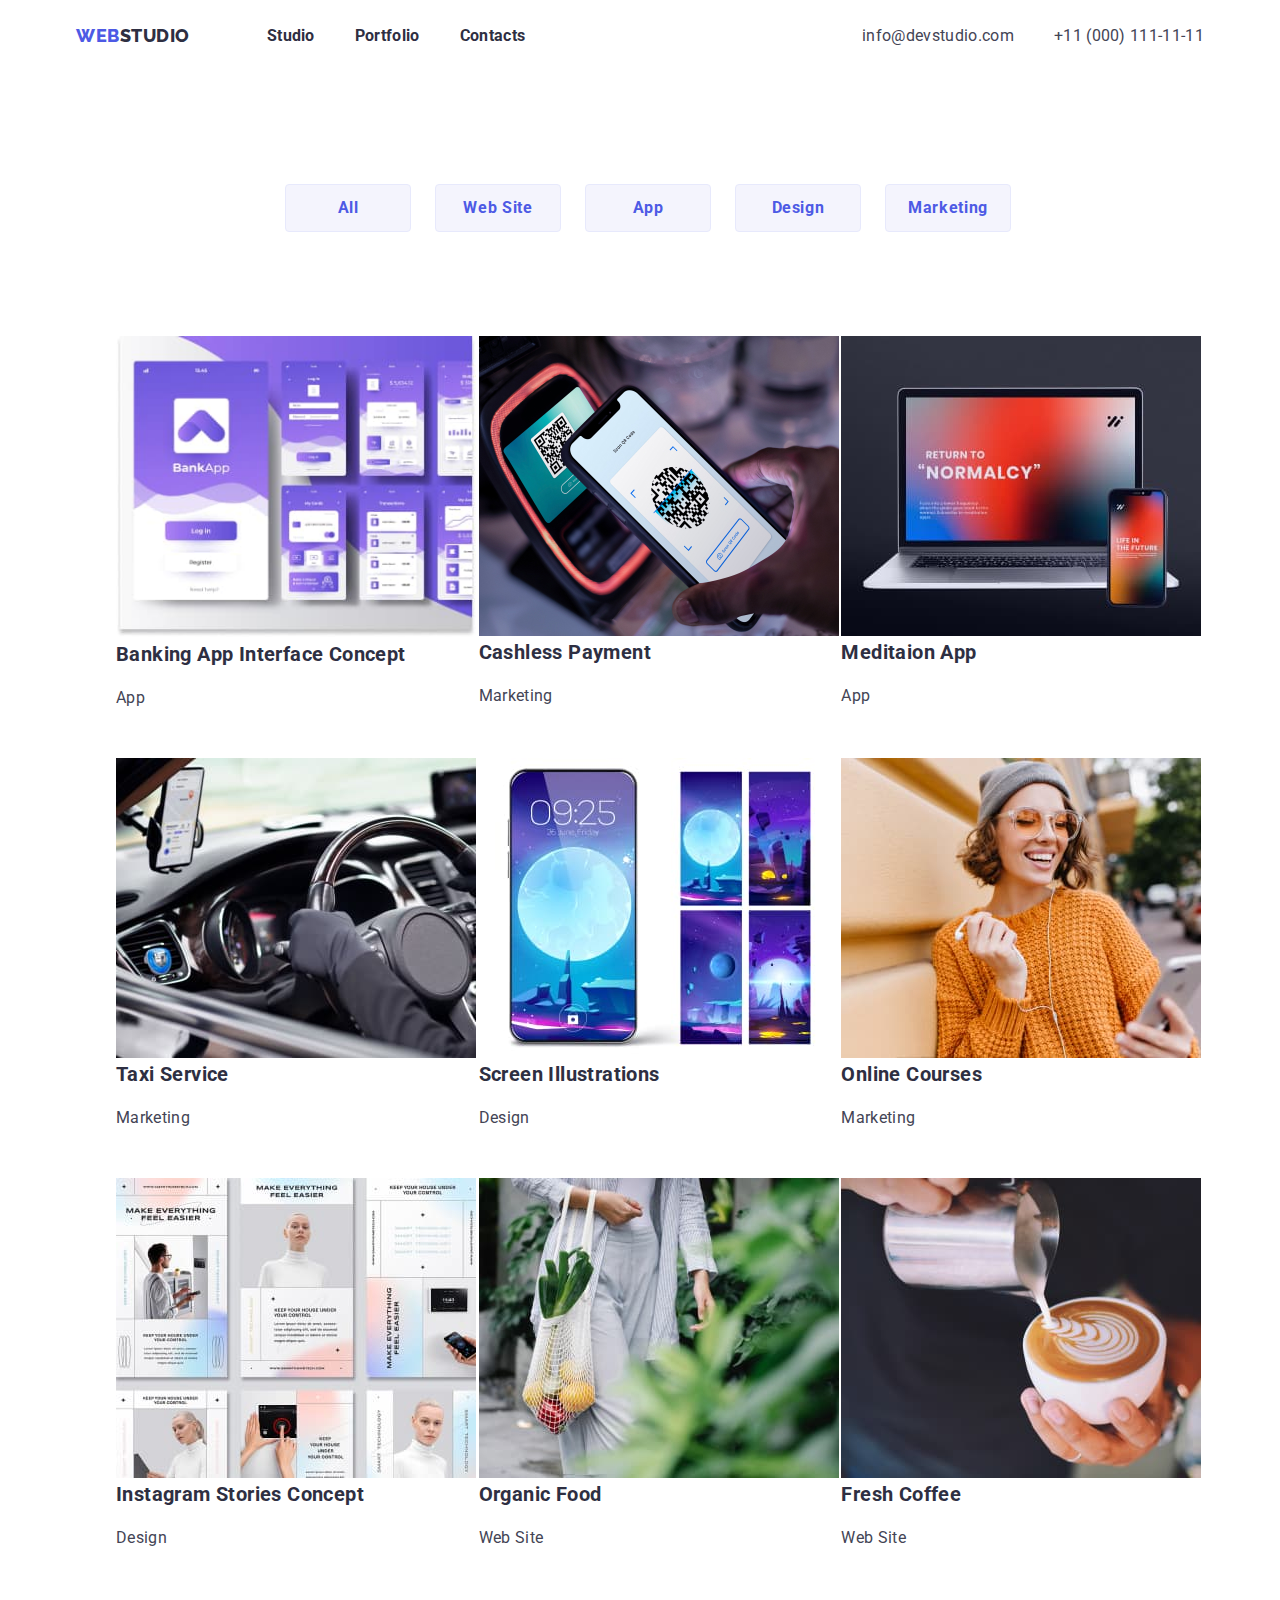
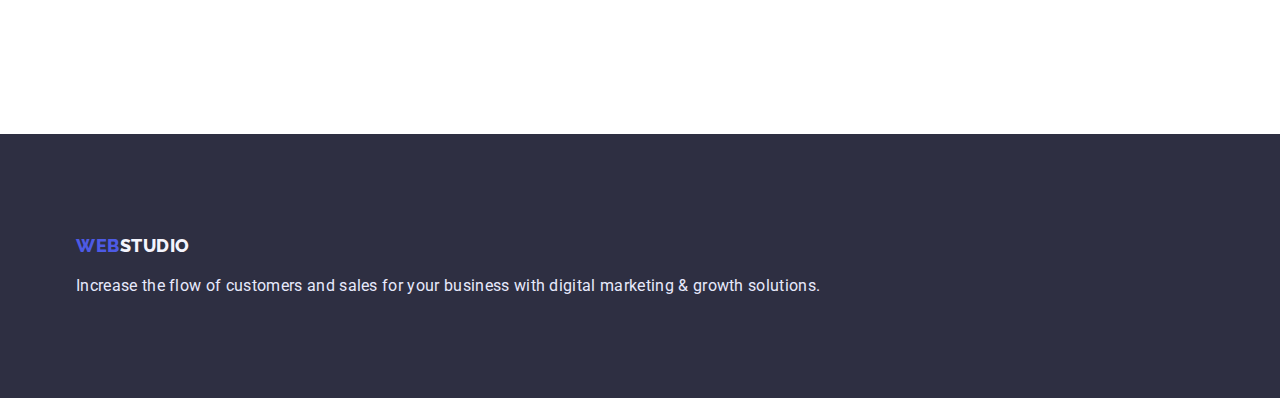
==== portfolio.html @ d94109ad "goit-markup-hw-03" ====
<!DOCTYPE html>
<html lang="en">
<head>
    <meta charset="UTF-8">
    <meta http-equiv="X-UA-Compatible" content="IE=edge">
    <meta name="viewport" content="width=device-width, initial-scale=1.0">
    <title>Document</title>
    <link rel="preconnect" href="https://fonts.googleapis.com">
    <link rel="preconnect" href="https://fonts.gstatic.com" crossorigin>
    <link href="https://fonts.googleapis.com/css2?family=Raleway:wght@800&family=Roboto:wght@400;500;700&display=swap" rel="stylesheet">
    <link rel ="stylesheet" href="https://cdnjs.cloudflare.com/ajax/libs/modern-normalize/1.1.0/modern-normalize.min.css" >  
    <link rel="stylesheet" href="./css/styles.css">
</head>
<body>

    <header >
        
        <nav class="container">
            <a href="logo-web" class="logo-web link">Web<span class="studio">Studio</span></a>
            
            <ul class="menu-nav list">
            <li class="menu list"><a href="./index.html" class="menu link">Studio</a></li>
            <li class="menu list"><a href="./portfolio.html" class="menu link">Portfolio</a></li>
            <li class="menu list"><a href="#" class="menu link">Contacts</a></li>
            </ul>
            
    
            <ul class="contact list">
                <li class="contact list"><a class="contact link" href="mailto:info@devstudio.com">info@devstudio.com</a></li>
                <li class="contact list"><a class="contact link" href="tel:+110001111111">+11 (000) 111-11-11</a></li>
            </ul>
        </nav>
       
    </header>

<main>

<section class="section4">
    
    <div class="container4">
    <ul class="style3">
        <li class="menu-portfolio list"><button type="button" class="portfolio-button">All</button></li>
        <li class="menu-portfolio list"><button type="button" class="portfolio-button">Web Site</button></li>
        <li class="menu-portfolio list"><button type="button" class="portfolio-button">App</button></li>
        <li class="menu-portfolio list"><button type="button" class="portfolio-button">Design</button></li>
        <li class="menu-portfolio list"><button type="button" class="portfolio-button">Marketing</button></li>
    </ul>
    
     </div>

    <div class="container container5">
    <ul class="style4">
        <li class="work list">
            <img src="./images/img8.jpg" alt="Banking App Interface Concept" width="360">
            <h3>Banking App Interface Concept</h3>
            <p>App</p>
        </li>
   
        <li class="work list">
            <img src="./images/img9.jpg" alt="Cashless Payment" width="360">
            <h3>Cashless Payment</h3>
            <p>Marketing</p>
        </li>
   
        <li class="work list">
            <img src="./images/img10.jpg" alt="Meditaion App" width="360">
            <h3>Meditaion App</h3>
            <p>App</p>
        </li>
              
        <li class="work list">
            <img src="./images/img11.jpg" alt="Taxi Service" width="360">
            <h3>Taxi Service</h3>
            <p>Marketing</p>
         </li>

         <li class="work list">
            <img src="./images/img12.jpg" alt="Screen Illustrations" width="360">
            <h3>Screen Illustrations</h3>
            <p>Design</p>
         </li>

         <li class="work list">
            <img src="./images/img13.jpg" alt="Online Courses" width="360">
            <h3>Online Courses</h3>
            <p>Marketing</p>
         </li>

         <li class="work list">
            <img src="./images/img14.jpg" alt="Instagram Stories Concept" width="360">
            <h3>Instagram Stories Concept</h3>
            <p>Design</p>
         </li>

         <li class="work list">
            <img src="./images/img15.jpg" alt="Organic Food" width="360">
            <h3>Organic Food</h3>
            <p>Web Site</p>
         </li>

         <li class="work list">
            <img src="./images/img16.jpg" alt="Fresh Coffee" width="360">
            <h3>Fresh Coffee</h3>
            <p>Web Site</p>
         </li>
      </ul>
    </div>
</section>

</main>

<footer>
    <div class="conteiner6">
            <a href="logo-web" class="logo-web link">Web<span class="studio-footer">Studio</span></a>
            <p class="footer">Increase the flow of customers and sales for your business with digital marketing & growth solutions.</p>
      
        </div>
    </footer>

</body>
</html>
---- css/styles.css ----
:root {
    --brand-color: #2E2F42;
    --brand-second-color: #434455;
    --brend-background: #FFFFFF;
    --button-background: #4D5AE5;
    --button-color: #404BBF;
    --section-background: #F4F4FD;
    --footer-color: #E7E9FC;
  }

/* Top Line */
.list {
 list-style: none;
 padding: 0;
 margin: 0;
}

.link {
text-decoration: none;
}

header {
background: var(--brend-background);
}

/* Logo */


.logo-web {
margin-right: 77px;
font-family: 'Raleway', sans-serif;
font-weight: 800;
font-size: 18px;
line-height: 1.3;
align-items: center;
letter-spacing: 0.03em;
color: var(--button-background);
text-transform: uppercase;
}


.studio {
color: var(--brand-color);
align-items: center;
letter-spacing: 0.03em;
text-transform: uppercase;

}

.menu {
 font-family: 'Roboto', sans-serif;
 font-weight: 700;
 font-size: 16px;
 line-height: 1.5;
 letter-spacing: 0.02em;
 color: var(--brand-color) ;  

}

.menu:not(:last-child) {
  margin-right: 40px;
}


.menu-nav {
  display: flex;
}

.menu .link {
  display: block;
  padding-top: 24px;
  padding-bottom: 24px;
}

.menu:hover,
.menu:focus,
.contact:hover,
.contact:focus {
 color: var(--button-background);
}


.contact {
  margin-left: auto;
 font-family: 'Roboto', sans-serif;
 font-weight: 400;
 font-size: 16px;
 line-height: 1.5;
 letter-spacing: 0.02em;
 color: var(--brand-second-color) ;
 display: flex;
}

.contact:not(:last-child) {
  margin-right: 40px;
}


.button {
width: 170px;
height: 51px;
left: 20px;
top: 20px;
background: var(--button-background) ;
box-shadow: 0px 4px 4px rgba(0, 0, 0, 0.15);
border-radius: 4px;
cursor: pointer;

}

.button-studio {
width: 170px;
height: 51px;
left: 20px;
top: 20px;
background: var(--button-background) ;
box-shadow: 0px 4px 4px rgba(0, 0, 0, 0.15);
border-radius: 4px;
cursor: pointer;
font-family: 'Roboto', sans-serif;
font-weight: 700;
font-size: 16px;
line-height: 1.2;
align-items: center;
letter-spacing: 0.04em;
color: var(--brend-background);
cursor: pointer;

}

.button:hover,
.button-studio:hover {
background: var(--button-background) ;
}

.button:focus,
.button-studio:hover {
 background: var(--button-color);
}

/* hero */
.hero {
 text-align: center;
 background: var(--brand-color) ;
}

/* section */

h1 {
margin-top: 0;
margin-bottom: 48px;
 font-family: 'Roboto', sans-serif;
 font-weight: 700;
 font-size: 56px;
 line-height: 1.1;
 letter-spacing: 0.02em;

color: var(--brend-background);
}

h2 {
margin-top: 0;
margin-bottom: 72px;
font-family: 'Roboto', sans-serif;
font-weight: 700;
font-size: 36px;
line-height: 1.1;
text-align: center;
letter-spacing: 0.02em;
text-transform: capitalize;
color: var(--brand-color) ;

   }

h3 {
margin-top: 0;
margin-bottom: 8;
 font-family: 'Roboto', sans-serif;
 font-weight: 700;
 font-size: 20px;
 line-height: 1.2;
 letter-spacing: 0.02em;
 color: var(--brand-color) ;
}

h4 {
 font-family: 'Roboto', sans-serif;
 font-weight: 400;
 font-size: 16px;
 line-height: 1.5;
 letter-spacing: 0.02em;
 color: var(--brand-second-color) ;
  }

p {
  margin-top: 0;
  margin-bottom: 0;
 font-family: 'Roboto', sans-serif;
 font-weight: 400;
 font-size: 16px;
 line-height: 1.5;
 letter-spacing: 0.02em;
 color: var(--brand-second-color) ;
}

.section2 {
background: var(--brend-background) ;
}

.section3 {
background: var(--section-background);
}

.section4 {
  background: var(--brend-background) ;
  
  }

.our-team {
background: var(--brend-background);
}

/* footer */
footer {

background: var(--brand-color) ;
}


.footer {
margin-top: 16px;
margin-bottom: 0;
 font-family: 'Roboto', sans-serif;
 font-weight: 400;
 font-size: 16px;
 line-height: 1.5;
 letter-spacing: 0.02em;
 color: var(--footer-color);
}


.studio-footer {
color: var(--section-background);
text-transform: uppercase;
}

/* portfolio-button */

.portfolio-button {
background: var(--section-background);
border: 1px solid var(--footer-color);
border-radius: 4px;
font-family: 'Roboto', sans-serif;
font-weight: 700;
font-size: 16px;
line-height: 1.5;
padding: 8px 16px;
width: 126px;
height: 48px;
align-items: center;
text-align: center;
letter-spacing: 0.04em;
color: var(--button-background) ;
cursor: pointer;

}


.menu-portfolio :hover,
.menu-portfolio :focus {
background: var(--button-background) ;
border-radius: 4px;
align-items: center;
text-align: center;
letter-spacing: 0.04em;
color: var(--brend-background);
}

.style,
.style1,
.style2,
.style3,
.style4 {
display: flex;
}


/* container */
.container {
display: flex;
align-items: center;
margin-left: auto;
margin-right: auto;
width: 1128px;
  
}

.container1 {
padding-top: 120px;
padding-bottom: 120px;
}


.container2 {
padding-top: 0;
padding-bottom: 120px;
}

.container3 {
padding-top: 0;
padding-bottom: 0;
}

.container4 {
width: 1128px;
padding-top: 96px;
padding-bottom: 72px;
margin-left: auto;
margin-right: auto;

}

.container5 {
padding-top: 0;
padding-bottom: 120px;
  
}

.conteiner6 {
margin-left: auto;
margin-right: auto;
width: 1128px;
padding-top: 100px;
padding-bottom: 100px;
}

.skils,
.our-team {
  width: 264px;
  margin-right: 24px;
}

.doing {
 width: 360px;
 margin-right: 24px;
}

.menu-portfolio {
  margin-right: 24px;
}

.style3 {
  justify-content: center;
} 

.style4 {
  flex-wrap: wrap;
  margin-right: 24px;
}


.work {
  margin-bottom: 48px;
  margin-right: 24px;
  width: calc((100% - 48px) / 3);
  }

.work.work:nth-child(3n) {
  margin-right: 0;
}
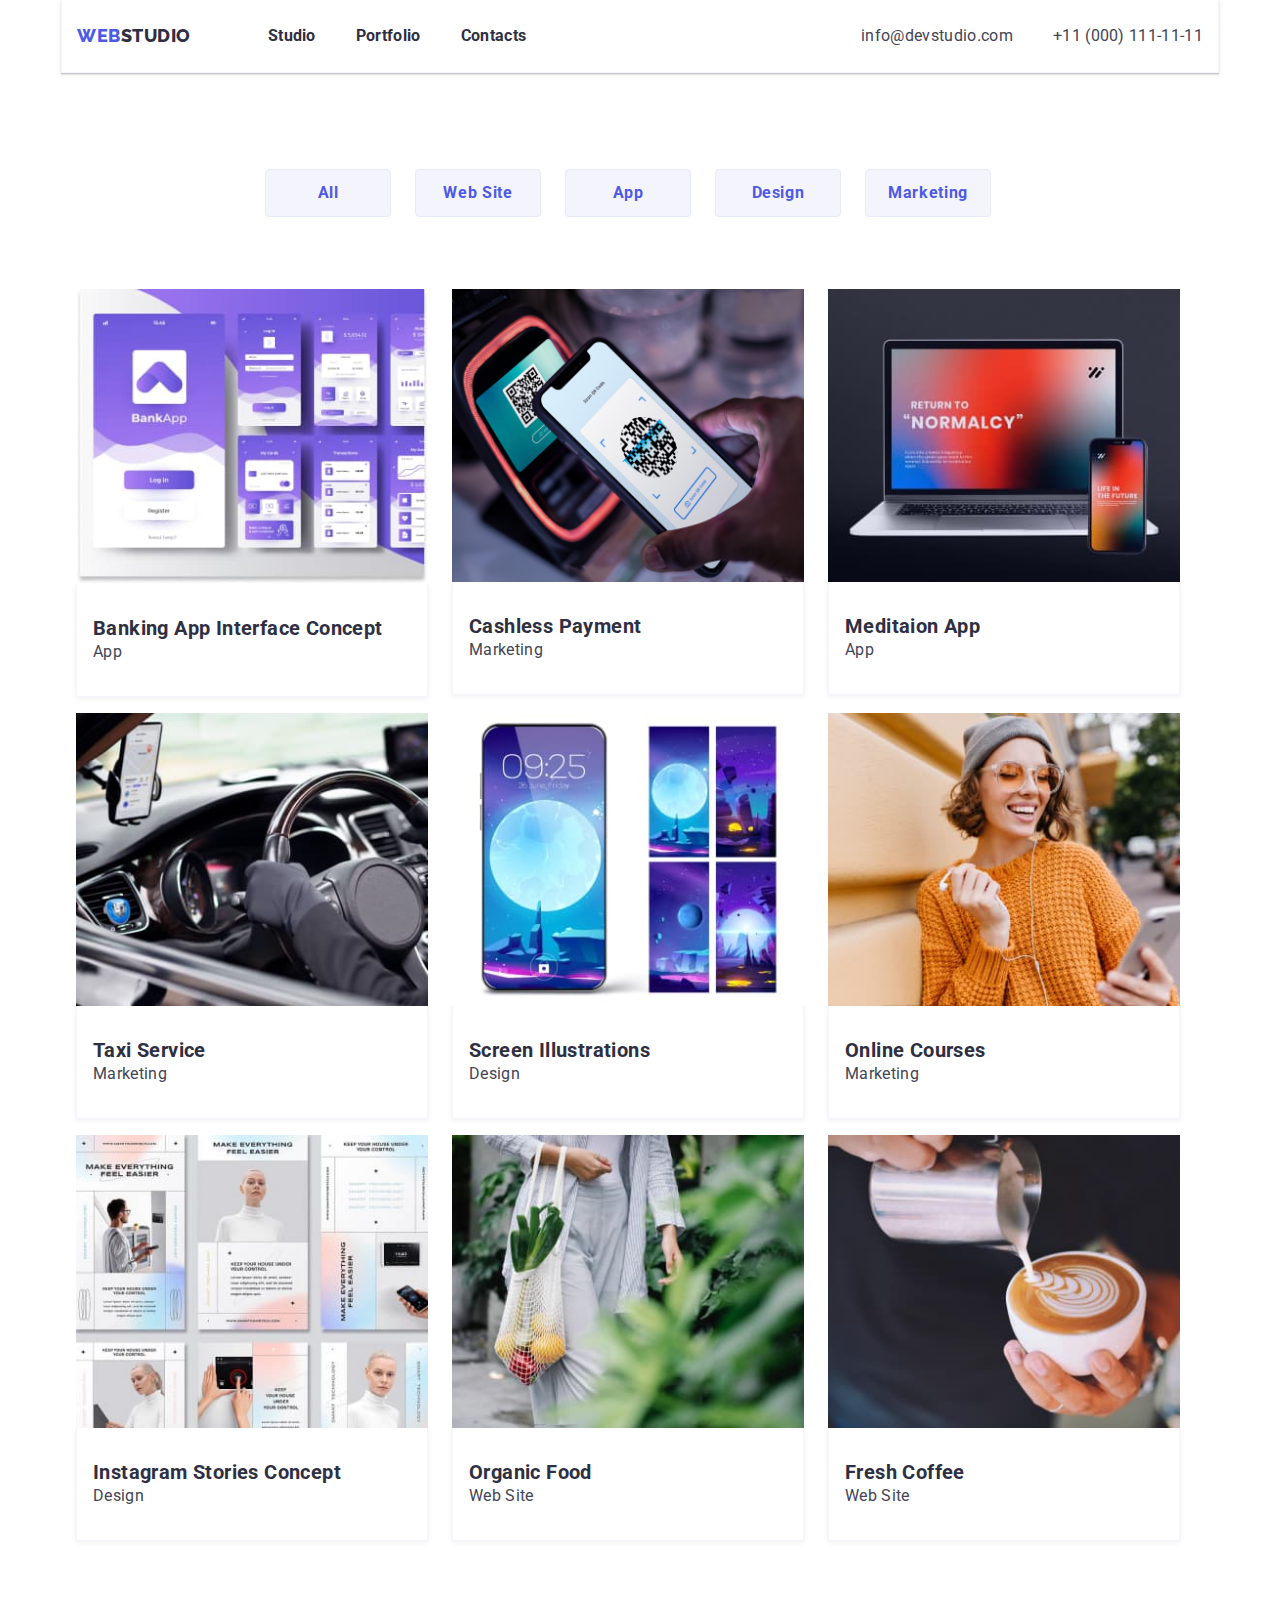
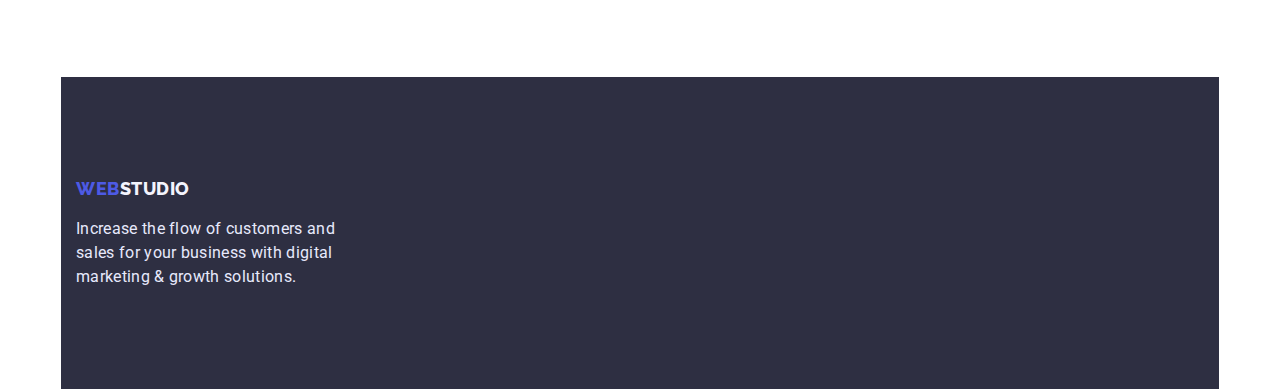
==== commit 80af8469: "goit-markup-hw-03" ====
--- a/portfolio.html
+++ b/portfolio.html
@@ -15,7 +15,7 @@
 
     <header >
         
-        <nav class="container">
+        <nav class="container border-box flex">
             <a href="logo-web" class="logo-web link">Web<span class="studio">Studio</span></a>
             
             <ul class="menu-nav list">
@@ -35,10 +35,10 @@
 
 <main>
 
-<section class="section4">
+<section>
     
-    <div class="container4">
-    <ul class="style3">
+    <div class="container">
+    <ul class="style3 section4">
         <li class="menu-portfolio list"><button type="button" class="portfolio-button">All</button></li>
         <li class="menu-portfolio list"><button type="button" class="portfolio-button">Web Site</button></li>
         <li class="menu-portfolio list"><button type="button" class="portfolio-button">App</button></li>
@@ -46,62 +46,77 @@
         <li class="menu-portfolio list"><button type="button" class="portfolio-button">Marketing</button></li>
     </ul>
     
-     </div>
-
-    <div class="container container5">
     <ul class="style4">
         <li class="work list">
             <img src="./images/img8.jpg" alt="Banking App Interface Concept" width="360">
+            <div class="border-portfolio">
             <h3>Banking App Interface Concept</h3>
             <p>App</p>
+        </div>
         </li>
    
         <li class="work list">
             <img src="./images/img9.jpg" alt="Cashless Payment" width="360">
+            <div class="border-portfolio">
             <h3>Cashless Payment</h3>
             <p>Marketing</p>
+        </div>
         </li>
    
         <li class="work list">
             <img src="./images/img10.jpg" alt="Meditaion App" width="360">
+            <div class="border-portfolio">
             <h3>Meditaion App</h3>
             <p>App</p>
+        </div>
         </li>
               
         <li class="work list">
             <img src="./images/img11.jpg" alt="Taxi Service" width="360">
+            <div class="border-portfolio">
             <h3>Taxi Service</h3>
             <p>Marketing</p>
+        </div>
          </li>
 
          <li class="work list">
             <img src="./images/img12.jpg" alt="Screen Illustrations" width="360">
+            <div class="border-portfolio">
             <h3>Screen Illustrations</h3>
             <p>Design</p>
+        </div>
          </li>
 
          <li class="work list">
             <img src="./images/img13.jpg" alt="Online Courses" width="360">
+            <div class="border-portfolio">
             <h3>Online Courses</h3>
             <p>Marketing</p>
+        </div>
          </li>
 
          <li class="work list">
             <img src="./images/img14.jpg" alt="Instagram Stories Concept" width="360">
+            <div class="border-portfolio">
             <h3>Instagram Stories Concept</h3>
             <p>Design</p>
+        </div>
          </li>
 
          <li class="work list">
             <img src="./images/img15.jpg" alt="Organic Food" width="360">
+            <div class="border-portfolio">
             <h3>Organic Food</h3>
             <p>Web Site</p>
+        </div>
          </li>
 
          <li class="work list">
             <img src="./images/img16.jpg" alt="Fresh Coffee" width="360">
+            <div class="border-portfolio">
             <h3>Fresh Coffee</h3>
             <p>Web Site</p>
+        </div>
          </li>
       </ul>
     </div>
@@ -109,13 +124,13 @@
 
 </main>
 
-<footer>
-    <div class="conteiner6">
-            <a href="logo-web" class="logo-web link">Web<span class="studio-footer">Studio</span></a>
-            <p class="footer">Increase the flow of customers and sales for your business with digital marketing & growth solutions.</p>
-      
-        </div>
-    </footer>
+
+<footer class="container">
+
+    <a href="logo-web" class="logo-web link">Web<span class="studio-footer">Studio</span></a>
+    <p class="footer">Increase the flow of customers and sales for your business with digital marketing & growth solutions.</p>
+
+</footer>
 
 </body>
 </html>--- a/css/styles.css
+++ b/css/styles.css
@@ -1,18 +1,53 @@
+/* general */
+
+a {
+text-decoration: none;
+color: inherit;
+}
+
+ul,
+ol {
+list-style: none;
+padding: 0;
+margin: 0;
+}
+
+h1,
+h2,
+h3,
+h4,
+h5,
+h6,
+p {
+margin: 0;
+}
+
+button {
+cursor: pointer;
+}
+
+img {
+max-width: 100%;
+display: block;
+height: auto;
+}
+
+
 :root {
-    --brand-color: #2E2F42;
-    --brand-second-color: #434455;
-    --brend-background: #FFFFFF;
-    --button-background: #4D5AE5;
-    --button-color: #404BBF;
-    --section-background: #F4F4FD;
-    --footer-color: #E7E9FC;
-  }
+--brand-color: #2E2F42;
+--brand-second-color: #434455;
+--brend-background: #FFFFFF;
+--button-background: #4D5AE5;
+--button-color: #404BBF;
+--section-background: #F4F4FD;
+--footer-color: #E7E9FC;
+}
 
 /* Top Line */
 .list {
- list-style: none;
- padding: 0;
- margin: 0;
+list-style: none;
+padding: 0;
+margin: 0;
 }
 
 .link {
@@ -22,6 +57,25 @@
 header {
 background: var(--brend-background);
 }
+
+/*border-box*/
+.border-box {
+border: 1px solid var(--section-background);
+border-top: none;
+box-shadow: 0px 2px 1px rgba(46, 47, 66, 0.08), 0px 1px 1px rgba(46, 47, 66, 0.16), 0px 1px 6px rgba(46, 47, 66, 0.08);;
+}
+
+/* container */
+.container {
+align-items: center;
+margin-left: auto;
+margin-right: auto;
+width: 1158px;
+padding-left: 15px;
+padding-right: 15px;
+    
+}
+
 
 /* Logo */
 
@@ -38,6 +92,9 @@
 text-transform: uppercase;
 }
 
+.flex {
+display: flex;
+}
 
 .studio {
 color: var(--brand-color);
@@ -48,51 +105,51 @@
 }
 
 .menu {
- font-family: 'Roboto', sans-serif;
- font-weight: 700;
- font-size: 16px;
- line-height: 1.5;
- letter-spacing: 0.02em;
- color: var(--brand-color) ;  
+font-family: 'Roboto', sans-serif;
+font-weight: 700;
+font-size: 16px;
+line-height: 1.5;
+letter-spacing: 0.02em;
+color: var(--brand-color) ;  
 
 }
 
 .menu:not(:last-child) {
-  margin-right: 40px;
+margin-right: 40px;
 }
 
 
 .menu-nav {
-  display: flex;
+display: flex;
 }
 
 .menu .link {
-  display: block;
-  padding-top: 24px;
-  padding-bottom: 24px;
+display: block;
+padding-top: 24px;
+padding-bottom: 24px;
 }
 
 .menu:hover,
 .menu:focus,
 .contact:hover,
 .contact:focus {
- color: var(--button-background);
+color: var(--button-background);
 }
 
 
 .contact {
-  margin-left: auto;
- font-family: 'Roboto', sans-serif;
- font-weight: 400;
- font-size: 16px;
- line-height: 1.5;
- letter-spacing: 0.02em;
- color: var(--brand-second-color) ;
- display: flex;
+margin-left: auto;
+font-family: 'Roboto', sans-serif;
+font-weight: 400;
+font-size: 16px;
+line-height: 1.5;
+letter-spacing: 0.02em;
+color: var(--brand-second-color) ;
+display: flex;
 }
 
 .contact:not(:last-child) {
-  margin-right: 40px;
+margin-right: 40px;
 }
 
 
@@ -135,26 +192,29 @@
 
 .button:focus,
 .button-studio:hover {
- background: var(--button-color);
+background: var(--button-color);
 }
 
 /* hero */
 .hero {
- text-align: center;
- background: var(--brand-color) ;
+text-align: center;
+background: var(--brand-color) ;
+padding-top: 192px;
+padding-bottom: 192px;
 }
 
 /* section */
 
 h1 {
-margin-top: 0;
+max-width: 500px;
+margin-right: auto;
+margin-left: auto;
 margin-bottom: 48px;
- font-family: 'Roboto', sans-serif;
- font-weight: 700;
- font-size: 56px;
- line-height: 1.1;
- letter-spacing: 0.02em;
-
+font-family: 'Roboto', sans-serif;
+font-weight: 700;
+font-size: 56px;
+line-height: 1.1;
+letter-spacing: 0.02em;
 color: var(--brend-background);
 }
 
@@ -170,110 +230,81 @@
 text-transform: capitalize;
 color: var(--brand-color) ;
 
-   }
+}
 
 h3 {
 margin-top: 0;
 margin-bottom: 8;
- font-family: 'Roboto', sans-serif;
- font-weight: 700;
- font-size: 20px;
- line-height: 1.2;
- letter-spacing: 0.02em;
- color: var(--brand-color) ;
+font-family: 'Roboto', sans-serif;
+font-weight: 700;
+font-size: 20px;
+line-height: 1.2;
+letter-spacing: 0.02em;
+color: var(--brand-color) ;
 }
 
 h4 {
- font-family: 'Roboto', sans-serif;
- font-weight: 400;
- font-size: 16px;
- line-height: 1.5;
- letter-spacing: 0.02em;
- color: var(--brand-second-color) ;
-  }
+font-family: 'Roboto', sans-serif;
+font-weight: 400;
+font-size: 16px;
+line-height: 1.5;
+letter-spacing: 0.02em;
+color: var(--brand-second-color) ;
+}
 
 p {
-  margin-top: 0;
-  margin-bottom: 0;
- font-family: 'Roboto', sans-serif;
- font-weight: 400;
- font-size: 16px;
- line-height: 1.5;
- letter-spacing: 0.02em;
- color: var(--brand-second-color) ;
-}
+font-family: 'Roboto', sans-serif;
+font-weight: 400;
+font-size: 16px;
+line-height: 1.5;
+letter-spacing: 0.02em;
+color: var(--brand-second-color) ;
+}
+
+/* Section 1 */
+
+.section1 {
+padding-top: 120px;
+padding-bottom: 120px;
+}
+
+.skils {
+width: 264px;
+margin-right: 24px;
+}
+
+
+.our-team {
+width: 264px;
+margin-right: 24px;
+}
+
+
+/* Section 2 */
 
 .section2 {
 background: var(--brend-background) ;
-}
+padding-top: 0;
+padding-bottom: 120px;
+}
+
+
+/* Section 3 */
 
 .section3 {
 background: var(--section-background);
-}
-
-.section4 {
-  background: var(--brend-background) ;
-  
-  }
+padding-top: 120px;
+padding-bottom: 120px;
+}
 
 .our-team {
 background: var(--brend-background);
 }
 
-/* footer */
-footer {
-
-background: var(--brand-color) ;
-}
-
-
-.footer {
-margin-top: 16px;
-margin-bottom: 0;
- font-family: 'Roboto', sans-serif;
- font-weight: 400;
- font-size: 16px;
- line-height: 1.5;
- letter-spacing: 0.02em;
- color: var(--footer-color);
-}
-
-
-.studio-footer {
-color: var(--section-background);
-text-transform: uppercase;
-}
-
-/* portfolio-button */
-
-.portfolio-button {
-background: var(--section-background);
-border: 1px solid var(--footer-color);
-border-radius: 4px;
-font-family: 'Roboto', sans-serif;
-font-weight: 700;
-font-size: 16px;
-line-height: 1.5;
-padding: 8px 16px;
-width: 126px;
-height: 48px;
-align-items: center;
-text-align: center;
-letter-spacing: 0.04em;
-color: var(--button-background) ;
-cursor: pointer;
-
-}
-
-
-.menu-portfolio :hover,
-.menu-portfolio :focus {
-background: var(--button-background) ;
-border-radius: 4px;
-align-items: center;
-text-align: center;
-letter-spacing: 0.04em;
-color: var(--brend-background);
+/* Section 4 */
+.section4 {
+padding-top: 96px;
+padding-bottom: 72px;
 }
 
 .style,
@@ -284,61 +315,87 @@
 display: flex;
 }
 
-
-/* container */
-.container {
-display: flex;
-align-items: center;
-margin-left: auto;
-margin-right: auto;
-width: 1128px;
-  
-}
-
-.container1 {
-padding-top: 120px;
+.style4 {
 padding-bottom: 120px;
-}
-
-
-.container2 {
-padding-top: 0;
-padding-bottom: 120px;
-}
-
-.container3 {
-padding-top: 0;
-padding-bottom: 0;
-}
-
-.container4 {
-width: 1128px;
-padding-top: 96px;
-padding-bottom: 72px;
-margin-left: auto;
-margin-right: auto;
-
-}
-
-.container5 {
-padding-top: 0;
-padding-bottom: 120px;
-  
-}
-
-.conteiner6 {
-margin-left: auto;
-margin-right: auto;
-width: 1128px;
+
+}
+
+
+.border {
+padding: 32px 16px;
+border: 0.5px solid  var(--section-background);
+border-top: none;
+box-shadow: 0px 1px 6px rgba(46, 47, 66, 0.08);
+text-align: center;
+}
+
+.border-portfolio {
+padding: 32px 16px;
+border: 0.5px solid  var(--section-background);
+border-top: none;
+box-shadow: 0px 1px 6px rgba(46, 47, 66, 0.08);
+}
+
+
+/* footer */
+footer {
 padding-top: 100px;
 padding-bottom: 100px;
-}
-
-.skils,
-.our-team {
-  width: 264px;
-  margin-right: 24px;
-}
+background: var(--brand-color) ;
+}
+
+
+.footer {
+max-width: 264px;
+margin-top: 16px;
+margin-bottom: 0;
+font-family: 'Roboto', sans-serif;
+font-weight: 400;
+font-size: 16px;
+line-height: 1.5;
+letter-spacing: 0.02em;
+color: var(--footer-color);
+}
+
+
+.studio-footer {
+color: var(--section-background);
+text-transform: uppercase;
+}
+
+
+/* portfolio-button */
+
+.portfolio-button {
+background: var(--section-background);
+border: 1px solid var(--footer-color);
+border-radius: 4px;
+font-family: 'Roboto', sans-serif;
+font-weight: 700;
+font-size: 16px;
+line-height: 1.5;
+padding: 8px 16px;
+width: 126px;
+height: 48px;
+align-items: center;
+text-align: center;
+letter-spacing: 0.04em;
+color: var(--button-background) ;
+cursor: pointer;
+
+}
+
+
+.menu-portfolio :hover,
+.menu-portfolio :focus {
+background: var(--button-background) ;
+border-radius: 4px;
+align-items: center;
+text-align: center;
+letter-spacing: 0.04em;
+color: var(--brend-background);
+}
+
 
 .doing {
  width: 360px;
@@ -360,12 +417,12 @@
 
 
 .work {
-  margin-bottom: 48px;
+  margin-bottom: 16px;
   margin-right: 24px;
   width: calc((100% - 48px) / 3);
   }
 
-.work.work:nth-child(3n) {
+.work:nth-child(3n) {
   margin-right: 0;
 }
 
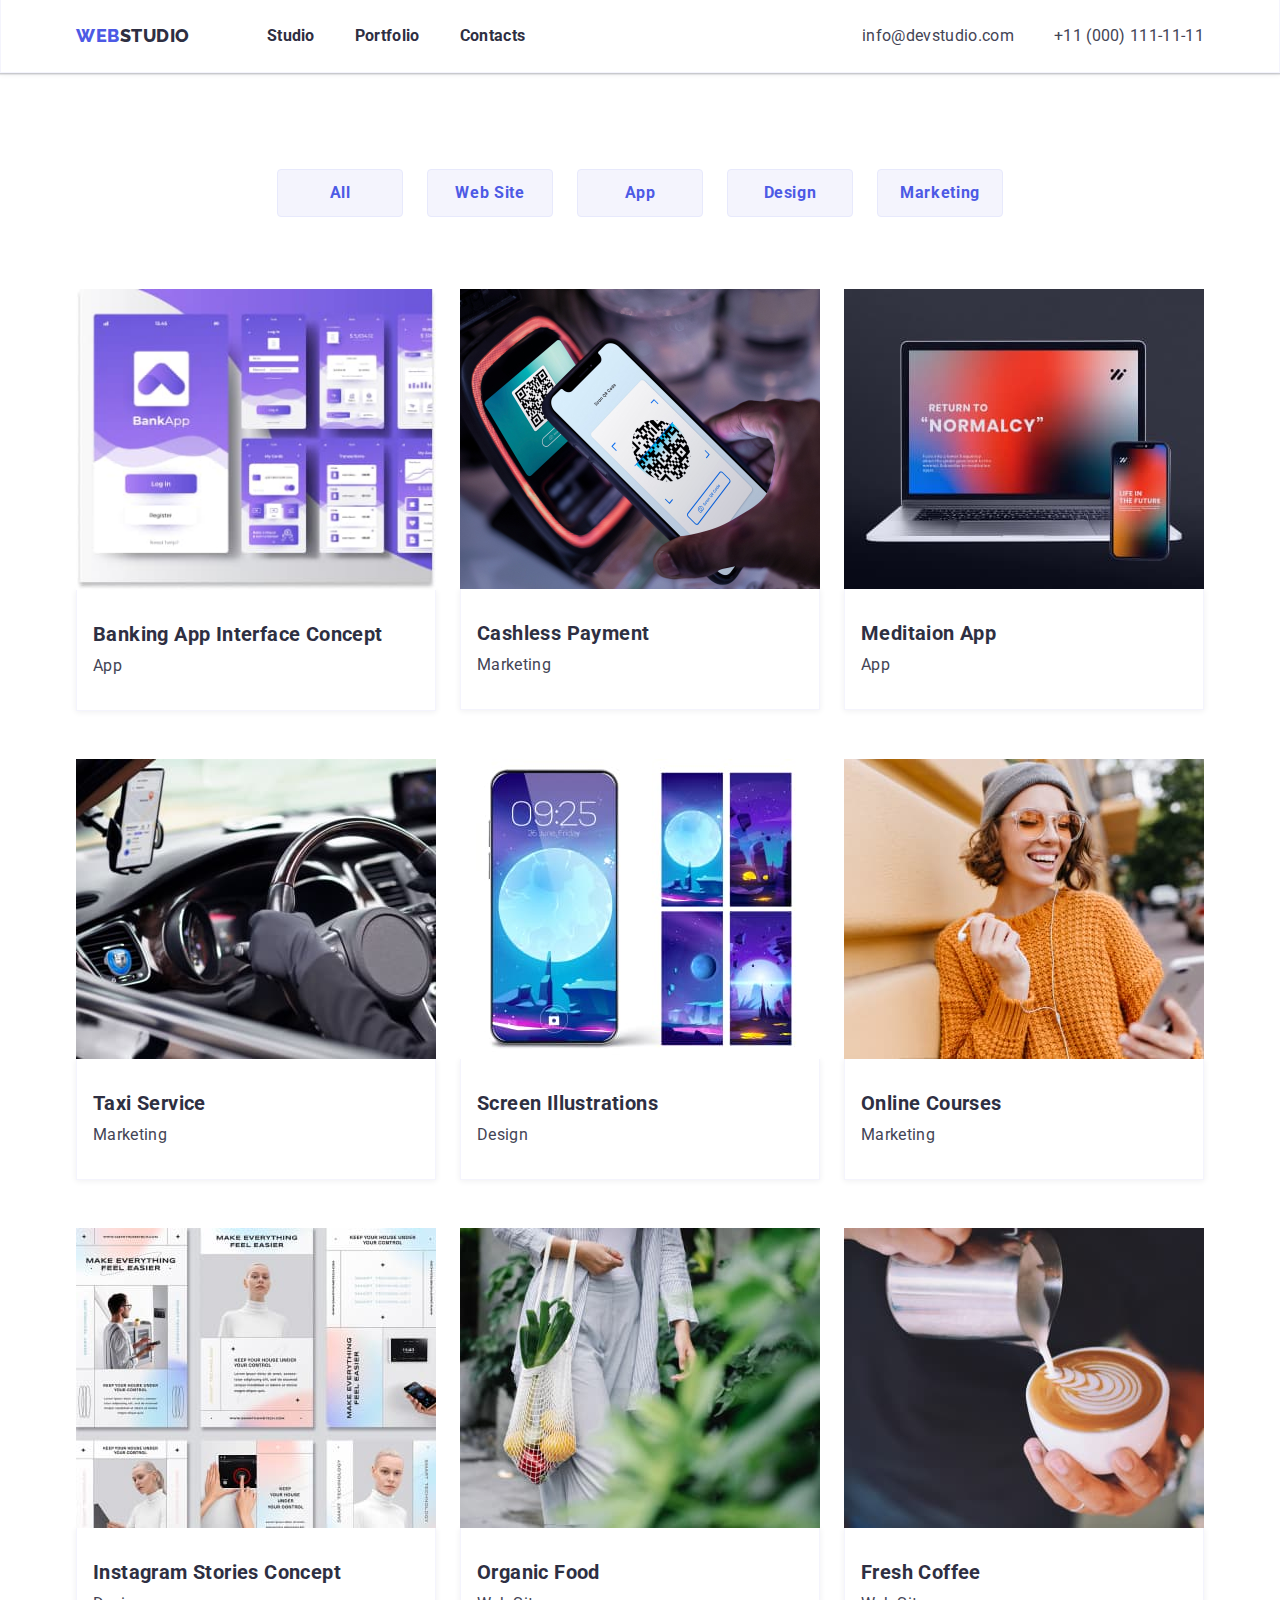
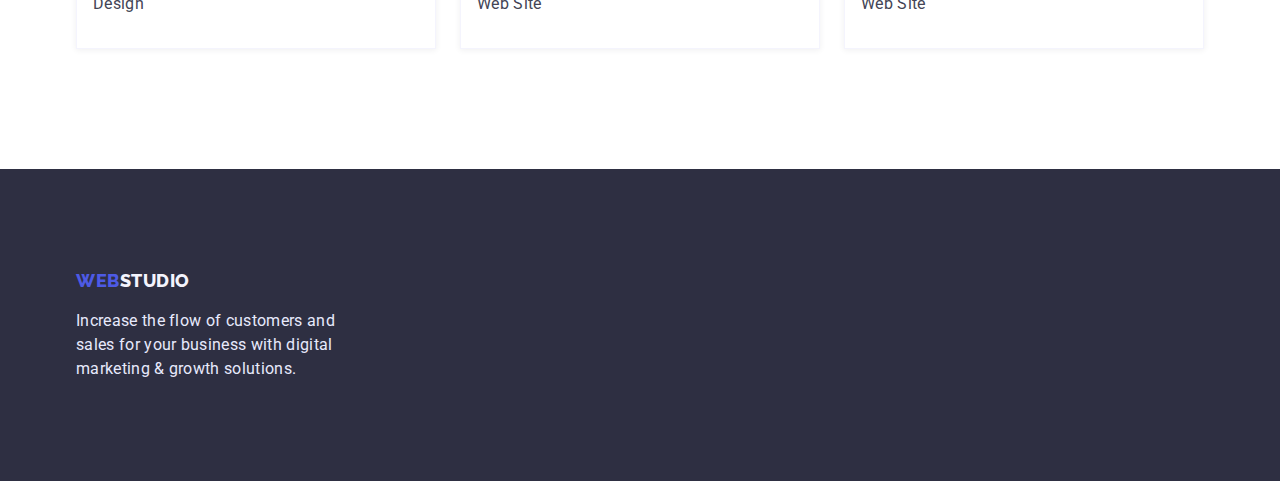
==== commit fe1b57f8: "goit-markup-hw-03" ====
--- a/portfolio.html
+++ b/portfolio.html
@@ -13,9 +13,9 @@
 </head>
 <body>
 
-    <header >
+    <header class="border-box">
         
-        <nav class="container border-box flex">
+        <nav class="container flex">
             <a href="logo-web" class="logo-web link">Web<span class="studio">Studio</span></a>
             
             <ul class="menu-nav list">
@@ -35,10 +35,10 @@
 
 <main>
 
-<section>
+<section class="section4">
     
     <div class="container">
-    <ul class="style3 section4">
+    <ul class="style3">
         <li class="menu-portfolio list"><button type="button" class="portfolio-button">All</button></li>
         <li class="menu-portfolio list"><button type="button" class="portfolio-button">Web Site</button></li>
         <li class="menu-portfolio list"><button type="button" class="portfolio-button">App</button></li>
@@ -125,10 +125,12 @@
 </main>
 
 
-<footer class="container">
+<footer>
 
-    <a href="logo-web" class="logo-web link">Web<span class="studio-footer">Studio</span></a>
-    <p class="footer">Increase the flow of customers and sales for your business with digital marketing & growth solutions.</p>
+    <div class="container">
+        <a href="logo-web-futer" class="logo-web-futer link">Web<span class="studio-footer">Studio</span></a>
+        <p class="footer">Increase the flow of customers and sales for your business with digital marketing & growth solutions.</p>
+    </div>
 
 </footer>
 
--- a/css/styles.css
+++ b/css/styles.css
@@ -6,6 +6,7 @@
 }
 
 ul,
+li,
 ol {
 list-style: none;
 padding: 0;
@@ -67,7 +68,6 @@
 
 /* container */
 .container {
-align-items: center;
 margin-left: auto;
 margin-right: auto;
 width: 1158px;
@@ -76,12 +76,10 @@
     
 }
 
-
 /* Logo */
 
 
 .logo-web {
-margin-right: 77px;
 font-family: 'Raleway', sans-serif;
 font-weight: 800;
 font-size: 18px;
@@ -90,10 +88,12 @@
 letter-spacing: 0.03em;
 color: var(--button-background);
 text-transform: uppercase;
+margin-right: 77px; 
 }
 
 .flex {
 display: flex;
+align-items: center;
 }
 
 .studio {
@@ -234,7 +234,7 @@
 
 h3 {
 margin-top: 0;
-margin-bottom: 8;
+margin-bottom: 8px;
 font-family: 'Roboto', sans-serif;
 font-weight: 700;
 font-size: 20px;
@@ -269,16 +269,18 @@
 }
 
 .skils {
-width: 264px;
+min-width: 264px;
 margin-right: 24px;
 }
 
+.skils:nth-child(4n) {
+  margin-right: 0;
+}
 
 .our-team {
 width: 264px;
 margin-right: 24px;
 }
-
 
 /* Section 2 */
 
@@ -304,7 +306,8 @@
 /* Section 4 */
 .section4 {
 padding-top: 96px;
-padding-bottom: 72px;
+padding-bottom: 120px;
+
 }
 
 .style,
@@ -315,11 +318,6 @@
 display: flex;
 }
 
-.style4 {
-padding-bottom: 120px;
-
-}
-
 
 .border {
 padding: 32px 16px;
@@ -357,6 +355,17 @@
 color: var(--footer-color);
 }
 
+.logo-web-futer {
+  font-family: 'Raleway', sans-serif;
+  font-weight: 800;
+  font-size: 18px;
+  line-height: 1.3;
+  align-items: center;
+  letter-spacing: 0.03em;
+  color: var(--button-background);
+  text-transform: uppercase;
+  }
+
 
 .studio-footer {
 color: var(--section-background);
@@ -396,33 +405,52 @@
 color: var(--brend-background);
 }
 
+.menu-portfolio {
+margin-right: 24px;
+}
+
+.menu-portfolio:nth-child(5n) {
+  margin-right: 0;
+  
+}
+
 
 .doing {
- width: 360px;
- margin-right: 24px;
-}
-
-.menu-portfolio {
-  margin-right: 24px;
-}
+width: 360px;
+margin-right: 24px;
+}
+
 
 .style3 {
-  justify-content: center;
+margin-bottom: 72px;
+justify-content: center;
 } 
 
 .style4 {
-  flex-wrap: wrap;
-  margin-right: 24px;
+flex-wrap: wrap;
 }
 
 
 .work {
-  margin-bottom: 16px;
-  margin-right: 24px;
-  width: calc((100% - 48px) / 3);
-  }
+margin-bottom: 48px;
+margin-right: 24px;
+width: calc((100% - 48px) / 3);
+}
 
 .work:nth-child(3n) {
-  margin-right: 0;
-}
-
+margin-right: 0;
+}
+
+.work:nth-child(7n) {
+  margin-bottom: 0;
+}
+
+.work:nth-child(8n) {
+  margin-bottom: 0;
+}
+
+.work:nth-child(9n) {
+  margin-bottom: 0;
+}
+
+
